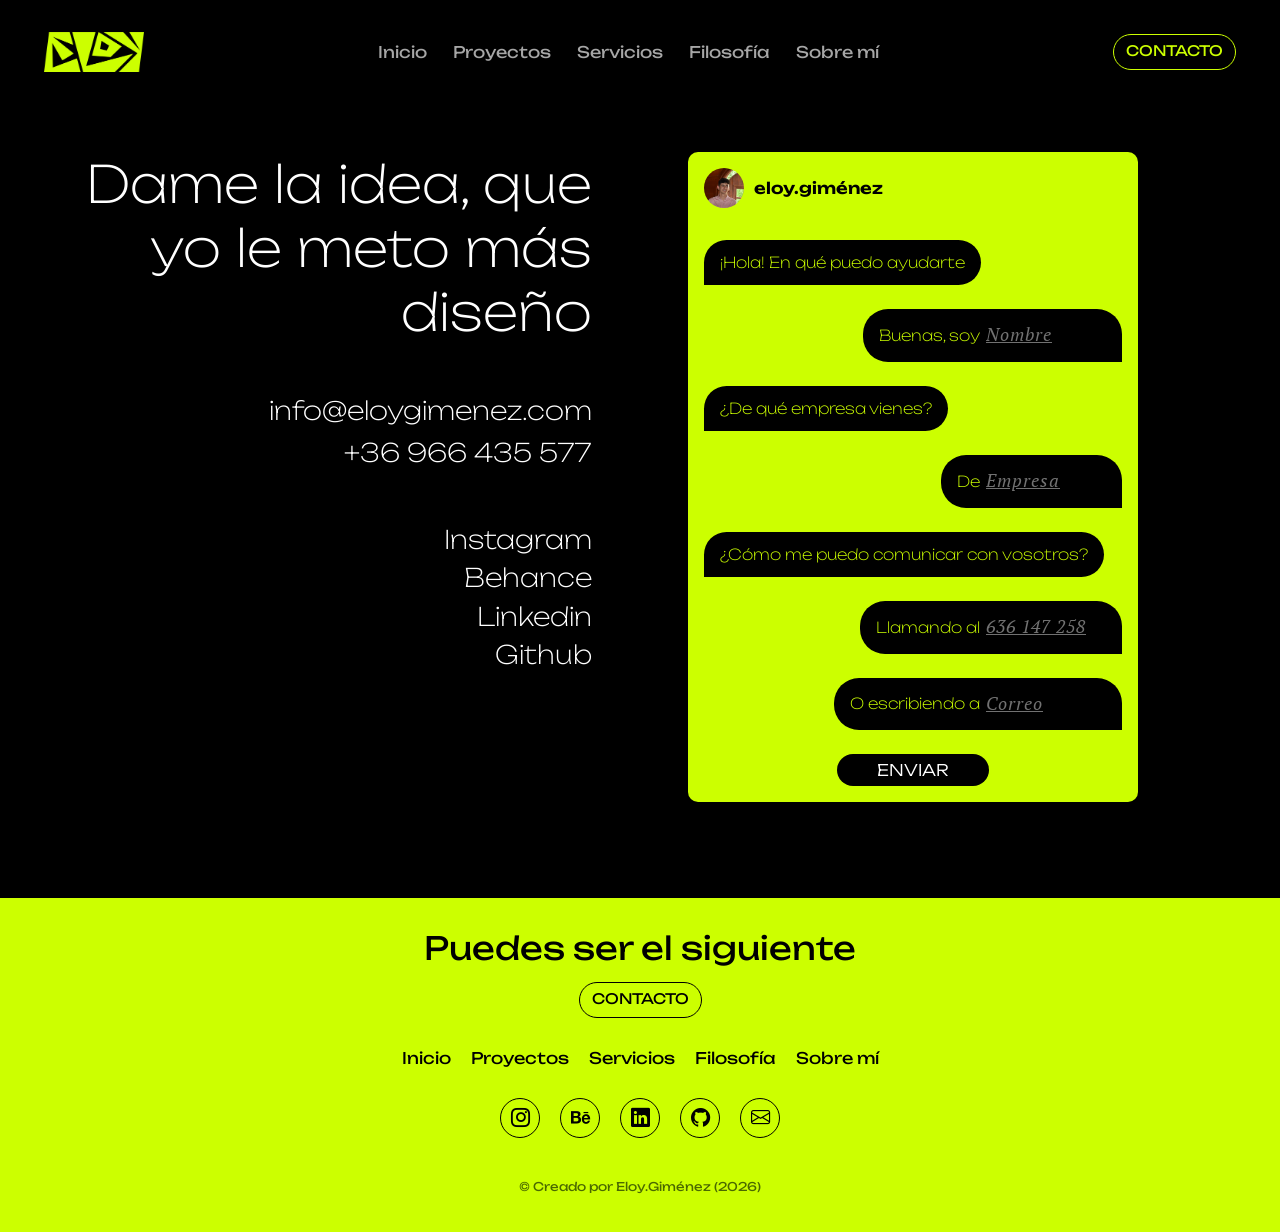
==== contacto.html @ 6854d16b "final" ====
<!doctype html>
<html lang="es" data-bs-theme="dark">
  <head>
    <meta charset="utf-8">
    <meta name="viewport" content="width=device-width, initial-scale=1">
    <title>Eloy.gimenez</title>
    <link rel="shortcut icon" href="img/favicon.png" type="image/x-icon">
    <meta name="description" content="Portfolio de Diseño Gráfico de Eloy Giménez">
    <meta name="author" content="Eloy Giménez">
    <meta name="keywords" content="">


    <!--Enlaces a bootstrap-->
    <link href="https://cdn.jsdelivr.net/npm/bootstrap@5.3.8/dist/css/bootstrap.min.css" rel="stylesheet" integrity="sha384-sRIl4kxILFvY47J16cr9ZwB07vP4J8+LH7qKQnuqkuIAvNWLzeN8tE5YBujZqJLB" crossorigin="anonymous">
    <link rel="stylesheet" href="https://cdn.jsdelivr.net/npm/bootstrap-icons@1.13.1/font/bootstrap-icons.min.css">

    <!--Enlaces a iconos de bootstrap-->
    <link rel="stylesheet" href="https://cdn.jsdelivr.net/npm/bootstrap-icons@1.13.1/font/bootstrap-icons.min.css">

    <!--Enlace a tipografía-->
    <link rel="preconnect" href="https://fonts.googleapis.com">
    <link rel="preconnect" href="https://fonts.gstatic.com" crossorigin>
    <link href="https://fonts.googleapis.com/css2?family=Unbounded:wght@200..900&display=swap" rel="stylesheet">
    <link href="https://fonts.googleapis.com/css2?family=PT+Serif:ital,wght@0,400;0,700;1,400;1,700&display=swap" rel="stylesheet">

    <!--Estilos propios-->
    <link rel="stylesheet" href="css/style.css">
  </head>

  <body style="background-color: black;">
    
    <header>
        <nav class="navbar navbar-expand-md">
            <div class="container-fluid ">
                <button class="navbar-toggler mx-auto" type="button" data-bs-toggle="collapse" data-bs-target="#navbarNav" aria-controls="navbarNav" aria-expanded="false" aria-label="Toggle navigation">
                    <span class="navbar-toggler-icon"></span>
                </button>

                <div class="collapse navbar-collapse text-center" id="navbarNav">
                    <a class="navbar-brand" href="index.html">
                        <img src="img/logo.png" alt="Logo de eloy giménez" width="100px" height="">
                    </a>
                    <ul class="navbar-nav my-3 mx-auto d-flex justify-content-center align-items-center ">
                        <li class="nav-item"><a class="nav-link" href="index.html">Inicio</a></li>
                        <li class="nav-item"><a class="nav-link" href="proyectos.html">Proyectos</a></li>
                        <li class="nav-item"><a class="nav-link" href="servicios.html">Servicios</a></li>
                        <li class="nav-item"><a class="nav-link" href="filosofia.html">Filosofía</a></li>
                        <li class="nav-item"><a class="nav-link" href="sobremi.html">Sobre mí</a></li>
                        
                    </ul>
                    <a href="contacto.html"><button class="btn btn-outline-success" type="button" href="contacto.html">CONTACTO</button></a>
                </div>
            </div>
        </nav>
    </header> 

    <main container-fluid>
        <section class="container-fluid py-5">
            <div class="row">
                <div class="col-12 col-md-6 text-white text-right px-5 mb-5">
                    <p class="texto-contacto mb-5">Dame la idea, que yo le meto más diseño</p>
                    
                    <!-- Contacto -->
                    <div class="mb-5 texto-datos">
                        <p class="text-white mb-1">info@eloygimenez.com</p>
                        <p class="text-white mb-0 ">+36 966 435 577</p>
                    </div>

                    <!-- Redes sociales -->
                    <ul class="rrss-lista list-unstyled text-end">
                        <li><a href="#" class="rrss-link">Instagram</a></li>
                        <li><a href="#" class="rrss-link">Behance</a></li>
                        <li><a href="#" class="rrss-link">Linkedin</a></li>
                        <li><a href="#" class="rrss-link">Github</a></li>
                    </ul>
                </div>
                
                <section class="col-12 col-md-6 text-white px-5 d-flex justify-content-center align-items-start mb-5">
                    <form action="contacto.php" method="post" autocomplete="off" class="chat d-flex flex-column gap-4">
                        <div class="persona text-black">
                            <img src="img/fotoeloy.jpg" alt="foto de eloy"> <span class="chat-nombre">eloy.giménez</span>
                        </div>
                        <div class="mensaje d-flex justify-content-start">¡Hola! En qué puedo ayudarte</div>
                        <div class="mensaje dcha d-flex justify-content-end text-align-right">Buenas, soy <input type="text" name="nombre" id="nombre" placeholder="Nombre" required></div>
                        <div class="mensaje d-flex justify-content-start">¿De qué empresa vienes?</div>
                        <div class="mensaje dcha d-flex flex-end">De <input type="text" name="empresa" id="empresa" placeholder="Empresa" required></div>
                        <div class="mensaje d-flex justify-content-start">¿Cómo me puedo comunicar con vosotros?</div>
                        <div class="mensaje dcha d-flex flex-end">Llamando al <input type="tel" name="telefono" id="telefono" placeholder="636 147 258" required></div>
                        <div class="mensaje dcha d-flex flex-end">O escribiendo a <input type="mail" name="correo" id="correo" placeholder="Correo" required></div>
                        <button class="btn-enviar" type="submit">ENVIAR</button>
                    </form>        
                </section>
                
            </div>
        </section>
    </main>

    <footer class="d-flex flex-column align-items-center justify-content-center">
        <div class="text-center">
            <p class="footer-texto text-center">Puedes ser el siguiente</p>
            <a href="contacto.html" class="btn btn-outline-success btn-contacto">CONTACTO</a>
        </div>
        <nav>
            <ul class="navbar-nav mx-auto d-flex flex-row flex-wrap justify-content-center align-items-center nav-footer">
                <li class="nav-item"><a class="nav-link" href="index.html">Inicio</a></li>
                <li class="nav-item"><a class="nav-link" href="proyectos.html">Proyectos</a></li>
                <li class="nav-item"><a class="nav-link active" href="servicios.html">Servicios</a></li>
                <li class="nav-item"><a class="nav-link" href="filosofia.html">Filosofía</a></li>
                <li class="nav-item"><a class="nav-link" href="sobremi.html">Sobre mí</a></li>          
            </ul>
        </nav>
        
        <div class="iconos-rrss d-flex flex-wrap align-items-center justify-content-center">
            <a href="" target="_blank" rel="noopener noreferrer">
               <i class="bi bi-instagram"></i> 
            </a>
            <a href="" target="_blank">
               <i class="bi bi-behance"></i> 
            </a>
            <a href="" target="_blank">
               <i class="bi bi-linkedin"></i> 
            </a>
            <a href="" target="_blank">
               <i class="bi bi-github"></i> 
            </a>
            <a href="mailto:elogimsol6@gmail.com" target="_blank">
               <i class="bi bi-envelope"></i> 
            </a>
        </div>
        <div class="autor text-center">© Creado por Eloy.Giménez (2026) </div>
    </footer>





    <script src="https://cdn.jsdelivr.net/npm/bootstrap@5.3.8/dist/js/bootstrap.bundle.min.js" integrity="sha384-FKyoEForCGlyvwx9Hj09JcYn3nv7wiPVlz7YYwJrWVcXK/BmnVDxM+D2scQbITxI" crossorigin="anonymous"></script>
  </body>
</html>
---- css/style.css ----
body{
    margin: 0;
    padding: 0;
    color: rgb(255, 255, 255);
    font-family: Unbounded, sans-serif;
    font-size: 16px;
    background-color: black;   
}

* {
    cursor: crosshair;
}

a, button {
    cursor: pointer;
}

h1{
    color: #CCFF00;
    font-size: clamp(2.75rem, 6.5vw, 4rem);
}

h2{
    font-weight: 200;
    font-size: clamp(1.5rem, 2.5vw, 2rem);
    max-width: 1000px;
    margin: 0 auto;
    color: #fff;
}

section{
    display: flex;
    flex-direction: column;
    align-items: center;
    justify-content: center;
    color: #000000;
}

#hero{
    background-color: #CCFF00;
    min-height: 100%;
    text-align: center;

}

/* Modificación estilos del nav*/
.navbar{
    padding: 1rem 2rem; 
}

.navbar img{
    cursor: pointer;
}

.navbar-brand{
    margin-right: 0;
}


/* Cambiar colores del toggler */
.navbar-toggler{
    border-color: #CCFF00;
    border-radius: 10px;
    margin-bottom: 20px;
}

.navbar-toggler:focus{
    box-shadow: 0 0 0 1px #ccff00;
}

.navbar-toggler-icon{
    background-image: url("data:image/svg+xml,%3csvg xmlns='http://www.w3.org/2000/svg' viewBox='0 0 30 30'%3e%3cpath stroke='%23ccff00' stroke-linecap='round' stroke-miterlimit='10' stroke-width='2' d='M4 7h22M4 15h22M4 23h22'/%3e%3c/svg%3e");
}

/* Separar elementos del menú */
header ul{
   gap: 10px; 
}




/* Cambiar propiedades del botón primario (esto se aplica en toda la web no solo en el nav) */
.btn-outline-success{
    color: #ccff00;                 
    border-color: #ccff00;          
    border-radius: 20px; 
    font-size: 0.9rem;   
}

/* Estado hover cuando el usuario pasa el ratón */
.btn-outline-success:hover{
    background-color: #ccff00;      
    color: #000000;                 
    border-color: #ccff00;
}

.actual{
    background-color: #ccff00;      
    color: #000000;                 
    border-color: #ccff00
}

/* Cambiar propiedades del botón primario del footer */
footer .btn-outline-success{
    color: #000000;                 
    border-color: #000000;          
    border-radius: 20px;
    margin-bottom: 10px;          
}

footer .btn-outline-success:hover{
    background-color: #000000;      
    color: #CCFF00;                 
}



/* Estilos del footer */
footer{
    background-color: #CCFF00;
    padding: 1rem;
    color: #000000;
    gap: 10px;
}

.nav-footer{
    gap: 20px;
}

.nav-footer .nav-link:hover {
    color: #535353;
    transition: color 0.3s ease;
}

.footer-logo{
    height: 50px;
    margin: 10px;
}

.footer-texto{
    font-size: 2rem;
    padding: 10px;
    margin-bottom: 0px;
}

/* esto da estilos a los icones de rrss*/
.iconos-rrss a{
    width: 40px;
    height: 40px;
    display: flex;
    align-items: center;
    justify-content: center;
    padding: 5px;
    margin: 10px;
    border: 1px solid black;
    border-radius: 50%;
    transition: all 0.2s ease-in;
    
}

.iconos-rrss a:hover{
   background-color: #000000;
   
}

.iconos-rrss i{
    color: #000000;
    font-size: 1.2rem;
    transition: all 0.2s ease-in;
    padding: 10px;   
    cursor: pointer;
}

.iconos-rrss i:hover{
   color: #CCFF00; 
}

.autor{
   font-size: 12px;
   padding: 20px;
   color: rgb(74, 105, 0);
}



/*PÁGINA DE SERVICIOS
Keywords pequeñas*/
.keywords{
    font-size: 0.7rem;
    color: #fff;
    word-spacing: 5px;
    font-weight: 300;
}

/* Línea verde. Después de 30 minutos he descubierto que bootstrap pone por defecto la opacidad de los hr a 25%, por eso se pone aquí en 1 */
.hr-verde{
    border: 1px solid #ccff00;
    opacity: 1;
}

.texto-servicios{
    font-size: 0.9rem;
    font-weight: 300;
    line-height: 1.2;
}

.img-servicios{
    width: 100%;
    height: 300px;
    object-fit: cover;
    margin-bottom: 1.5rem;
    transition: all 0.3s ease-in-out;
}

.img-servicios:hover{
    transform: scale(1.05);
    transition: all 0.3s ease-in-out;
}



/*PÁGINA DE CONTACTO
Texto izq*/
.texto-contacto{
    font-size: clamp(2.5rem, 4vw, 6rem);
    font-weight: 200;
    text-align: right;
    max-width: 1300px;
    line-height: 1.25;
    margin-bottom: 5rem;
}

.rrss-lista{
    margin-bottom: 0;
}

.rrss-link {
    color: #fff;
    text-decoration: none;
    font-size: clamp(1rem, 2vw, 30px);
    font-weight: 200;
    transition: color 0.3s ease;
}

.rrss-link:hover{
    color: #ccff00;
}

.texto-datos{
    font-size: clamp(1rem, 2vw, 30px);
    text-align: right;
    font-weight: 200;
}




/* Todo esto es para el formulario */
.chat{
    padding: 1rem;
    background-color: #ccff00;
    width: 100%;
    max-width: 450px;
    display: flex;
    flex-direction: column;
    border-radius: 10px;
}

/* Header */
.persona{
    display: flex;
    align-items: center;
    gap: 10px;
    margin-bottom: 8px;
}

.persona img{
    width: 40px;
    height: 40px;
    border-radius: 50%;
}

.chat-nombre{
    font-size: 1rem;
    font-weight: 600;
    color: #000;
}

.mensaje{ 
    background-color: #000000;
    color: #CCFF00;
    padding: 12px 16px;
    border-radius: 25px 25px 25px 0px;
    font-size: 0.95rem;
    font-weight: 200;
    width: fit-content;
    max-width: 100%;
    align-self: flex-start;
    line-height: 1.4;
}

.mensaje input{
    background: transparent;
    border: none;
    color: #fff;
    font-family: "PT Serif", serif;
    font-style: italic;
    font-size: 1.1rem;
    letter-spacing: 1px;
    outline: none;
    width: 120px;
    padding: 2px 0;
}

.mensaje input::placeholder{
    color: rgba(197, 197, 197, 0.575);
    text-decoration: underline;
}

/* Esta clas ees para que parezca que los mensajes son de la derecha  */
.dcha{
    border-radius: 25px 25px 0px 25px;
    justify-content: flex-end;
    padding: 12px 16px;
    font-size: 0.95rem;
    line-height: 1.4;
    display: flex;
    align-items: center;
    gap: 6px;
    flex-wrap: wrap;
    align-self: flex-end;
}


/* Botón enviar */
.btn-enviar{
    background-color: #000000;
    color: #fff;
    border: none;
    padding: 4px 40px;
    font-weight: 300;
    border-radius: 50px;
    margin: 0 auto;
}

.btn-enviar:hover{
    color: #ccff00;
}

/*PÁGINA SOBRE MÍ
Nombre en grande*/



.nombre-sobre-mi{
    font-size: clamp(2rem, 6vw, 6rem);
    font-weight: 200;
    color: #fff;
}

.descripcion-sobre-mi{
    font-size: clamp(1rem, 2vw, 1.5rem);
    font-weight: 200;
    color: #fff;
    margin-bottom: 3rem;
}

.sobre-mi-peq{
    font-size: 0.8rem;
    color: #fff;
    font-weight: 200;
    letter-spacing: 1px;
}

.sobre-mi-estudios{
    font-size: 1.25rem;
    color: #fff;
    font-weight: 500;
    margin-bottom: 0px;
}

.fechas{
    width: 120px;
    flex-shrink: 0;
}

@media (max-width: 991.98px){
    .img-sobre-mi {
        max-height: 400px;
        width: auto;
    }
}

@media (min-width: 1600px){
    .img-sobre-mi {
        height: 100%;
        width: 100%;
        object-fit: cover;
    }
}



/* Esto es para la página de filosofía */
.col-filosofia{
    padding: 0 3rem;
}

.texto-filosofia{
    font-size: clamp(0.9rem, 2vw, 1.25rem);
    font-weight: 200;
    line-height: 1.6;
}

.circulo{
    position: relative;
    width: 450px;
    height: 450px;
    border: 2px solid #ccff00;
    border-radius: 50%;
    display: flex;
    align-items: center;
    justify-content: center;
}

.metodologia{
    font-size: 2.5rem;
    font-weight: 400;
    color:#CCFF00;
}
.metodologia-titulo{
    font-size: 1.75rem;
    font-weight: 400;
    margin-bottom: 0.5rem;
}

.metodologia-texto{
    font-size: clamp(0.75rem, 2vw, 1rem);
    font-weight: 200;
    line-height: 1.6;
}

.logo-cliente img{
    max-height: 50px;
    width: auto;
}

.titulo-empresas{
    font-size: clamp(1.5rem, 3.5vw, 3rem);
    font-weight: 300;
    color: #fff;
}

.logo-cliente-peq img{
    max-height: 60px;
    width: auto;
}
.logo-cliente-grande img{
    max-height: 45px;
    width: auto;
}




/* Estilos página de proyectos */

.img-proyectos{
    max-width: 100%;
    height: auto;
    aspect-ratio: 4 / 3;
    object-fit: cover;
    transition: all 0.3s ease-in-out;
}

.img-proyectos:hover{
    transform: scale(1.05);
    transition: all 0.3s ease-in-out;
}


/* Estilos home */

.home {
    overflow: hidden;
    height: 100vh;
    width: 100vw;
    margin: 0;
}

.nav-home{
    background-color: rgba(0, 0, 0, 0.25) !important; /* Negro semitransparente */
    backdrop-filter: blur(10px); /* Desenfoque del fondo */
}

.hero-gif {
    position: absolute;
    top: 0;
    left: 0;
    width: 100%;
    height: 100%;
    object-fit: cover;
    z-index: -1;
}
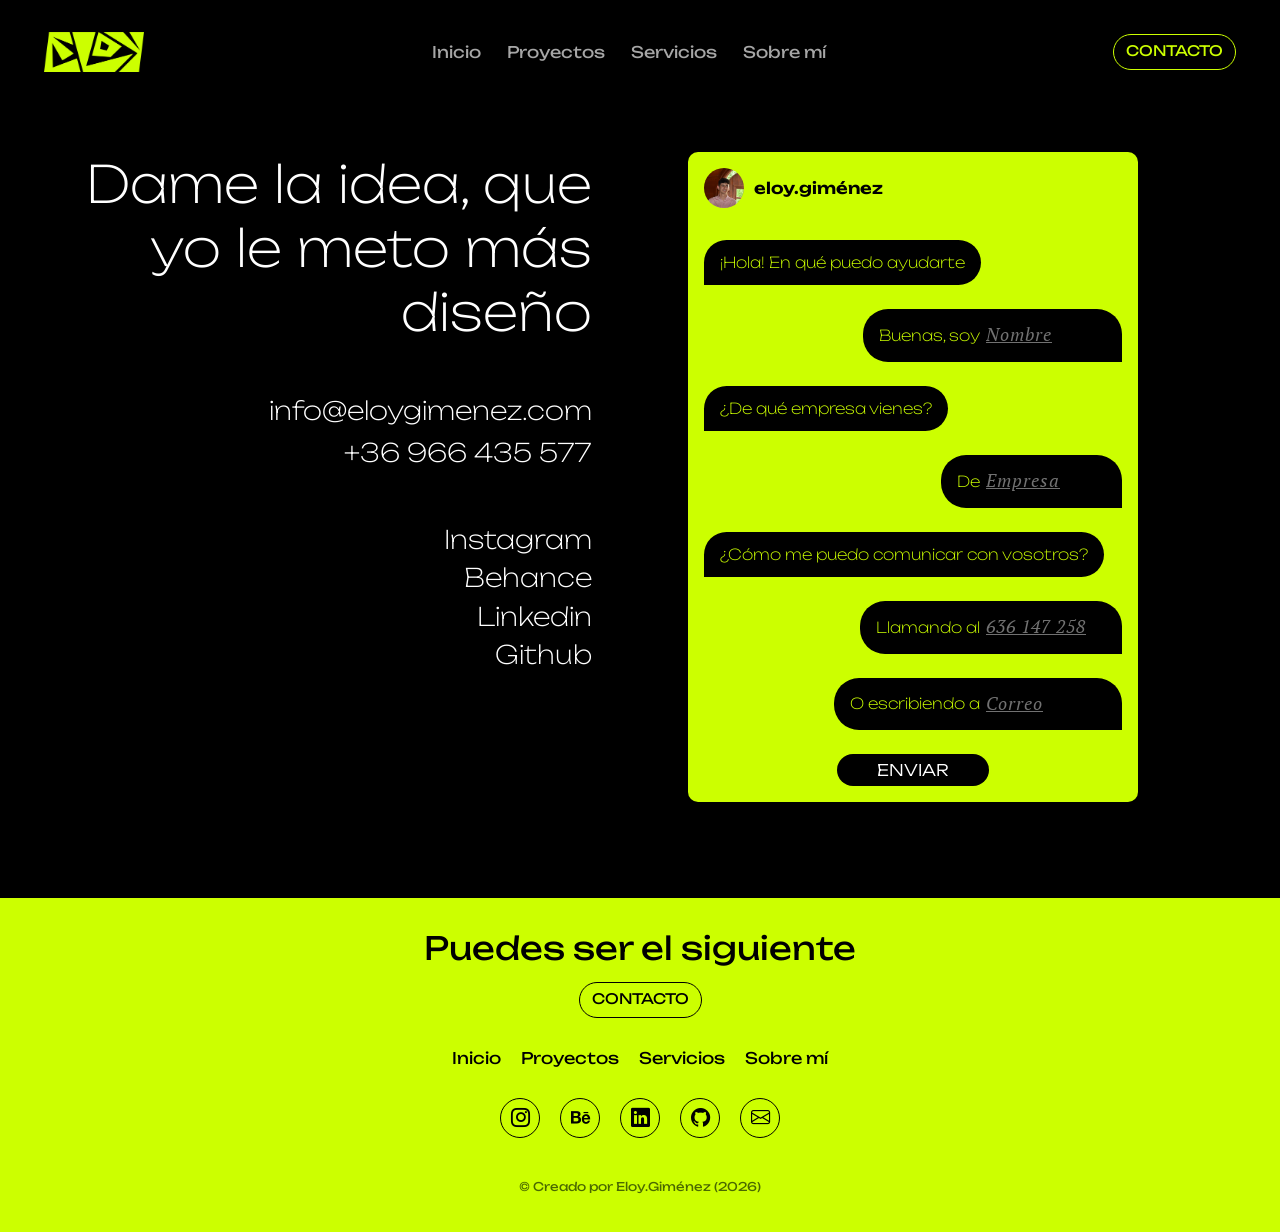
==== commit 334b6901: "nueva-estructura" ====
--- a/contacto.html
+++ b/contacto.html
@@ -44,7 +44,6 @@
                         <li class="nav-item"><a class="nav-link" href="index.html">Inicio</a></li>
                         <li class="nav-item"><a class="nav-link" href="proyectos.html">Proyectos</a></li>
                         <li class="nav-item"><a class="nav-link" href="servicios.html">Servicios</a></li>
-                        <li class="nav-item"><a class="nav-link" href="filosofia.html">Filosofía</a></li>
                         <li class="nav-item"><a class="nav-link" href="sobremi.html">Sobre mí</a></li>
                         
                     </ul>
@@ -68,10 +67,10 @@
 
                     <!-- Redes sociales -->
                     <ul class="rrss-lista list-unstyled text-end">
-                        <li><a href="#" class="rrss-link">Instagram</a></li>
-                        <li><a href="#" class="rrss-link">Behance</a></li>
-                        <li><a href="#" class="rrss-link">Linkedin</a></li>
-                        <li><a href="#" class="rrss-link">Github</a></li>
+                        <li><a href="https://www.instagram.com/eloycreatiu/" target="_blank" class="rrss-link">Instagram</a></li>
+                        <li><a href="https://www.behance.net/eloygimenez" target="_blank" class="rrss-link">Behance</a></li>
+                        <li><a href="https://www.linkedin.com/in/elogimsol/" target="_blank" class="rrss-link">Linkedin</a></li>
+                        <li><a href="https://github.com/eloygiim" target="_blank" class="rrss-link">Github</a></li>
                     </ul>
                 </div>
                 
@@ -105,22 +104,21 @@
                 <li class="nav-item"><a class="nav-link" href="index.html">Inicio</a></li>
                 <li class="nav-item"><a class="nav-link" href="proyectos.html">Proyectos</a></li>
                 <li class="nav-item"><a class="nav-link active" href="servicios.html">Servicios</a></li>
-                <li class="nav-item"><a class="nav-link" href="filosofia.html">Filosofía</a></li>
                 <li class="nav-item"><a class="nav-link" href="sobremi.html">Sobre mí</a></li>          
             </ul>
         </nav>
         
         <div class="iconos-rrss d-flex flex-wrap align-items-center justify-content-center">
-            <a href="" target="_blank" rel="noopener noreferrer">
+            <a href="https://www.instagram.com/eloycreatiu/" target="_blank">
                <i class="bi bi-instagram"></i> 
             </a>
-            <a href="" target="_blank">
+            <a href="https://www.behance.net/eloygimenez" target="_blank">
                <i class="bi bi-behance"></i> 
             </a>
-            <a href="" target="_blank">
+            <a href="https://www.linkedin.com/in/elogimsol/" target="_blank">
                <i class="bi bi-linkedin"></i> 
             </a>
-            <a href="" target="_blank">
+            <a href="https://github.com/eloygiim" target="_blank">
                <i class="bi bi-github"></i> 
             </a>
             <a href="mailto:elogimsol6@gmail.com" target="_blank">
--- a/css/style.css
+++ b/css/style.css
@@ -7,14 +7,6 @@
     background-color: black;   
 }
 
-* {
-    cursor: crosshair;
-}
-
-a, button {
-    cursor: pointer;
-}
-
 h1{
     color: #CCFF00;
     font-size: clamp(2.75rem, 6.5vw, 4rem);
@@ -46,10 +38,6 @@
 /* Modificación estilos del nav*/
 .navbar{
     padding: 1rem 2rem; 
-}
-
-.navbar img{
-    cursor: pointer;
 }
 
 .navbar-brand{
@@ -76,8 +64,6 @@
 header ul{
    gap: 10px; 
 }
-
-
 
 
 /* Cambiar propiedades del botón primario (esto se aplica en toda la web no solo en el nav) */
@@ -88,7 +74,7 @@
     font-size: 0.9rem;   
 }
 
-/* Estado hover cuando el usuario pasa el ratón */
+/* Estado hover */
 .btn-outline-success:hover{
     background-color: #ccff00;      
     color: #000000;                 
@@ -131,11 +117,6 @@
 .nav-footer .nav-link:hover {
     color: #535353;
     transition: color 0.3s ease;
-}
-
-.footer-logo{
-    height: 50px;
-    margin: 10px;
 }
 
 .footer-texto{
@@ -254,8 +235,6 @@
 }
 
 
-
-
 /* Todo esto es para el formulario */
 .chat{
     padding: 1rem;
@@ -267,7 +246,7 @@
     border-radius: 10px;
 }
 
-/* Header */
+/* esto de mi nombre arriba*/
 .persona{
     display: flex;
     align-items: center;
@@ -287,6 +266,7 @@
     color: #000;
 }
 
+/* esto para los mensajes */
 .mensaje{ 
     background-color: #000000;
     color: #CCFF00;
@@ -348,11 +328,9 @@
     color: #ccff00;
 }
 
+
 /*PÁGINA SOBRE MÍ
 Nombre en grande*/
-
-
-
 .nombre-sobre-mi{
     font-size: clamp(2rem, 6vw, 6rem);
     font-weight: 200;
@@ -400,15 +378,113 @@
     }
 }
 
-
-
-/* Esto es para la página de filosofía */
-.col-filosofia{
-    padding: 0 3rem;
-}
-
+/* Estilos proyectos */
+/* Estilos de textos de proyectos */
+.titulo-proyecto{
+    font-size: clamp(1.5rem, 4vw, 2rem);
+    font-weight: 5 00;
+    color: #fff;
+    margin-right: 1rem;
+}
+
+.año-proyecto{
+    font-size: clamp(1rem, 2vw, 1.25rem);
+    font-weight: 200;
+    color: #ccff00;
+}
+
+.descripcion-proyecto{
+    font-size: clamp(1rem, 2vw, 1.25rem);
+    font-weight: 200;
+    color: #fff;
+}
+.flecha-proyecto{
+    font-size: 1.5rem;
+    color: #ccff00;
+}
+/* Estilos imágenes proyectos */
+.img-proyectos{
+    max-width: 100%;
+    height: auto;
+    aspect-ratio: 4 / 3;
+    object-fit: cover;
+    transition: all 0.3s ease-in-out;
+}
+
+.img-proyectos:hover{
+    transform: scale(1.05);
+    transition: all 0.3s ease-in-out;
+}
+
+
+/* Estilos home */
+/* Header y gif */
+.nav-home{
+    position:absolute;
+    width: 100%;
+    background-color: rgba(0, 0, 0, 0.25) !important; /* Negro semitransparente */
+    backdrop-filter: blur(10px); /* Desenfoque del fondo */
+}
+
+.section-gif{
+    position: relative;
+    width: 100%;
+    z-index: -1;
+}
+
+.hero-gif {
+    width: 100%;
+}
+
+@media (max-width: 767.98px) {
+    .nav-home {
+        position: relative;
+    }
+}
+
+/* Servicios en la hone */
+
+.home-servicio-item {
+    display: flex;
+    align-items: center;
+    gap: 2rem;
+    padding: 1.5rem 0;
+    text-decoration: none;
+    transition: color 0.3s ease;
+    color: #fff;
+}
+
+.home-servicio-item:hover {
+    color: #ccff00;
+}
+
+.home-servicio-num {
+    font-size: 0.75rem;
+    font-weight: 200;
+    color: rgba(111, 199, 130, 0.685);
+    min-width: 30px;
+}
+
+.home-servicio-nombre {
+    font-size: clamp(1.5rem, 4vw, 3rem);
+    font-weight: 200;
+    flex: 1;
+}
+
+.home-servicio-flecha {
+    font-size: 1.5rem;
+    opacity: 0;
+    transition: opacity 0.3s ease;
+}
+
+.home-servicio-item:hover .home-servicio-flecha{
+    opacity: 1;
+}
+
+
+/* Esto es para los apartados de sobre-mi y filosofia y logos de las empresas */
 .texto-filosofia{
-    font-size: clamp(0.9rem, 2vw, 1.25rem);
+    font-size: clamp(0.9rem, 0.95vw, 1.5rem);
     font-weight: 200;
     line-height: 1.6;
 }
@@ -435,12 +511,6 @@
     margin-bottom: 0.5rem;
 }
 
-.metodologia-texto{
-    font-size: clamp(0.75rem, 2vw, 1rem);
-    font-weight: 200;
-    line-height: 1.6;
-}
-
 .logo-cliente img{
     max-height: 50px;
     width: auto;
@@ -450,6 +520,8 @@
     font-size: clamp(1.5rem, 3.5vw, 3rem);
     font-weight: 300;
     color: #fff;
+    max-width: 500px;
+    margin-left: auto;
 }
 
 .logo-cliente-peq img{
@@ -462,46 +534,13 @@
 }
 
 
-
-
-/* Estilos página de proyectos */
-
-.img-proyectos{
+/* Botón final */
+.home-contacto-titulo {
+    font-size: clamp(2.5rem, 6vw, 5rem);
+    font-weight: 200;
+    color: #ccff00;
+    line-height: 1.2;
     max-width: 100%;
-    height: auto;
-    aspect-ratio: 4 / 3;
-    object-fit: cover;
-    transition: all 0.3s ease-in-out;
-}
-
-.img-proyectos:hover{
-    transform: scale(1.05);
-    transition: all 0.3s ease-in-out;
-}
-
-
-/* Estilos home */
-
-.home {
-    overflow: hidden;
-    height: 100vh;
-    width: 100vw;
-    margin: 0;
-}
-
-.nav-home{
-    background-color: rgba(0, 0, 0, 0.25) !important; /* Negro semitransparente */
-    backdrop-filter: blur(10px); /* Desenfoque del fondo */
-}
-
-.hero-gif {
-    position: absolute;
-    top: 0;
-    left: 0;
-    width: 100%;
-    height: 100%;
-    object-fit: cover;
-    z-index: -1;
-}
-
-
+    margin-left: 0;
+}
+
